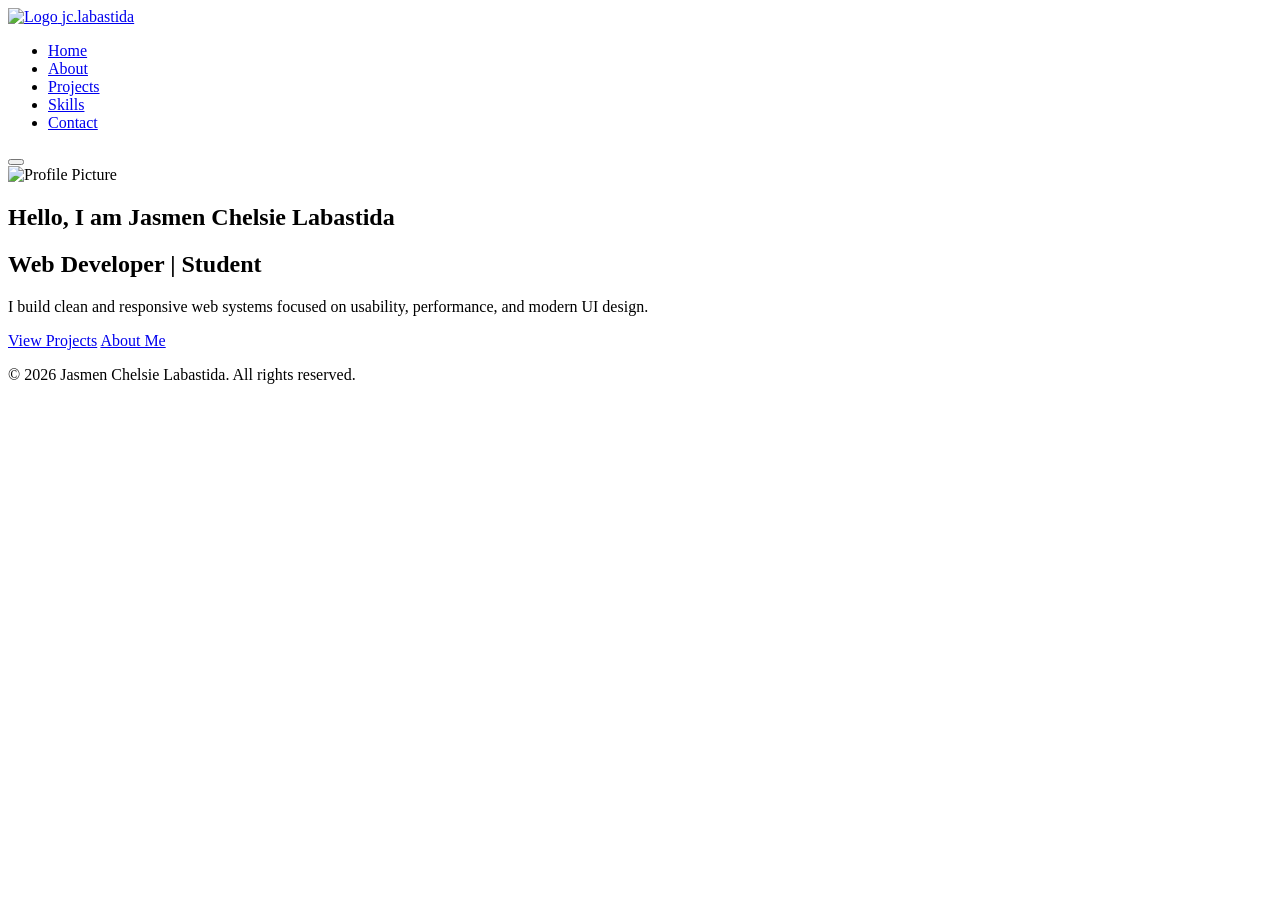
==== index.html @ df198bfc "Add files via upload This is the completed version of my personal portfolio website. All core featu" ====
<!DOCTYPE html>
<html lang="en">
<head>
  <meta charset="UTF-8">
  <meta name="viewport" content="width=device-width, initial-scale=1.0">
  <title>Home | Portfolio</title>

  <link rel="stylesheet" href="css/main.css">
  <link rel="stylesheet" href="css/index.css">
</head>

<body>

<!-- NAVBAR -->
<header>
  <nav class="navbar">

    <!-- LOGO BUTTON -->
    <a href="index.html" class="logo">
      <img src="images/logo.png" alt="Logo">

      <span class="animate-shine">
        jc.labastida
      </span>
    </a>

    <!-- NAV LINKS -->
    <ul class="nav-links">
      <li><a href="index.html" class="active">Home</a></li>
      <li><a href="about.html">About</a></li>
      <li><a href="projects.html">Projects</a></li>
      <li><a href="skills.html">Skills</a></li>
      <li><a href="contact.html">Contact</a></li>
    </ul>

    <!-- THEME TOGGLE -->
    <div class="nav-controls">
      <button id="themeToggle" class="theme-toggle">
        <span class="icon"></span>
      </button>
    </div>

  </nav>
</header>

<!-- HERO -->
<section class="hero">

  <div class="hero-image">
    <img src="images/profile.jpg" alt="Profile Picture">
  </div>

  <h1 class="hero-title">
    Hello, I am
    <span class="hero-name animate-shine">
      Jasmen Chelsie Labastida
    </span>
  </h1>

  <h2 class="hero-role">
    Web Developer | Student
  </h2>

  <p class="hero-description">
    I build clean and responsive web systems focused on usability, performance, and modern UI design.
  </p>

  <div class="hero-buttons">
    <a href="projects.html" class="btn">View Projects</a>
    <a href="about.html" class="btn">About Me</a>
  </div>

</section>

<!-- FOOTER -->
<footer class="footer">
  <p>© 2026 Jasmen Chelsie Labastida. All rights reserved.</p>
</footer>

<script src="js/main.js"></script>
</body>
</html>
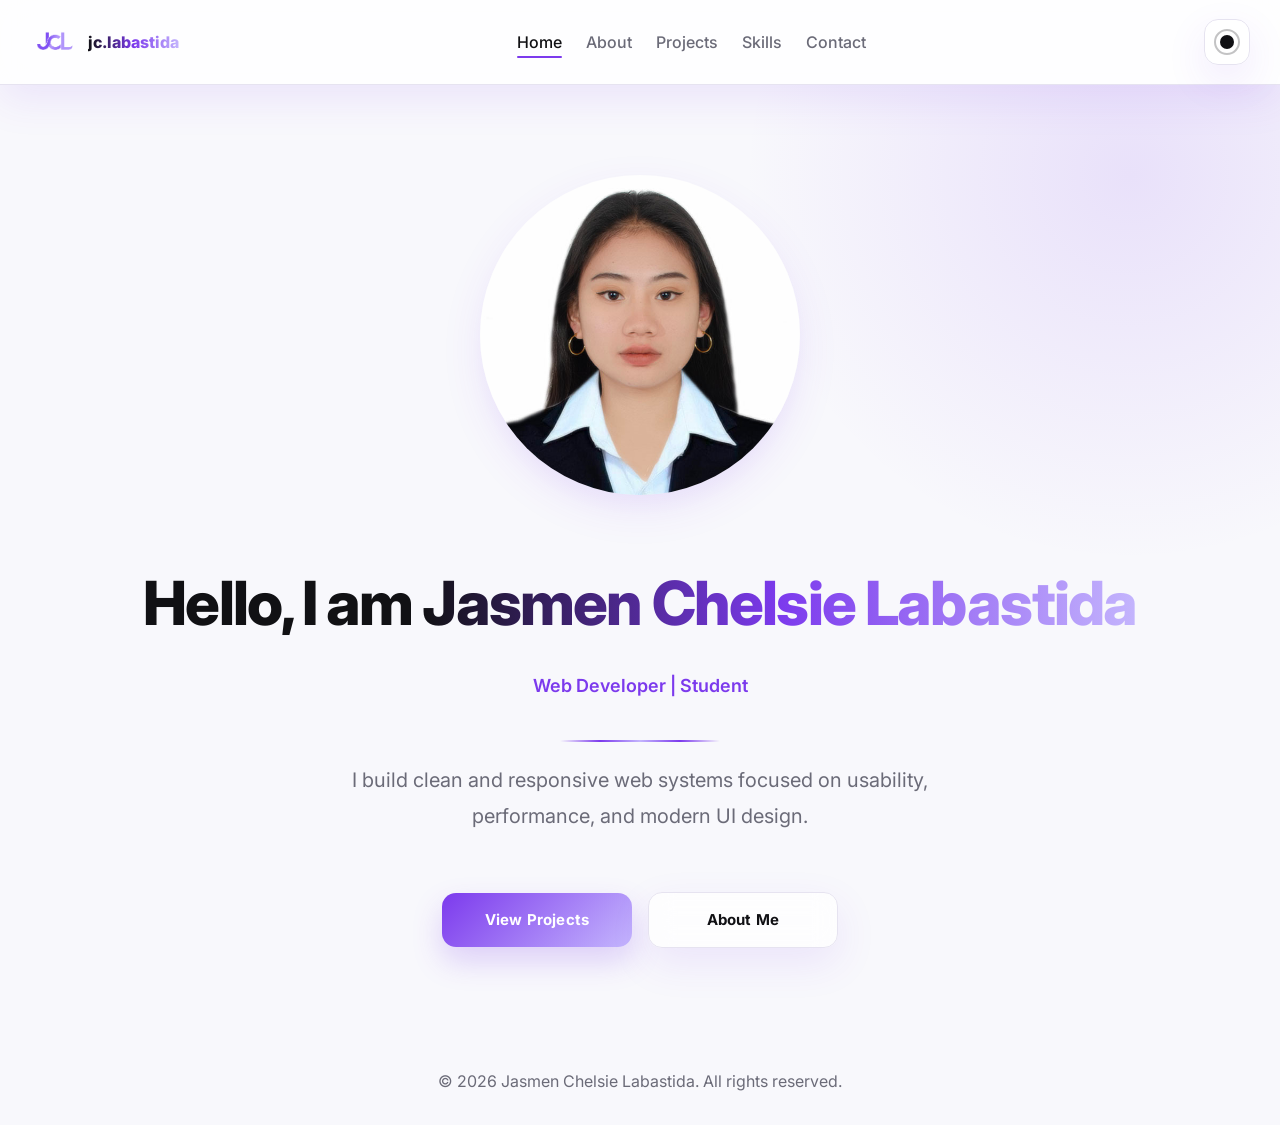
==== commit f63ee7f1: "Add files via upload" ====
--- a/index.html
+++ b/index.html
@@ -1,82 +1,84 @@
-<!DOCTYPE html>
-<html lang="en">
-<head>
-  <meta charset="UTF-8">
-  <meta name="viewport" content="width=device-width, initial-scale=1.0">
-  <title>Home | Portfolio</title>
+  <!DOCTYPE html>
+  <html lang="en">
+  <head>
+    <meta charset="UTF-8">
+    <meta name="viewport" content="width=device-width, initial-scale=1.0">
 
-  <link rel="stylesheet" href="css/main.css">
-  <link rel="stylesheet" href="css/index.css">
-</head>
+    <title>jc.labastida</title>
+    <link rel="icon" href="images/icon.png" type="image/png">
 
-<body>
+    <link rel="stylesheet" href="css/main.css">
+    <link rel="stylesheet" href="css/index.css">
+  </head>
 
-<!-- NAVBAR -->
-<header>
-  <nav class="navbar">
+  <body>
 
-    <!-- LOGO BUTTON -->
-    <a href="index.html" class="logo">
-      <img src="images/logo.png" alt="Logo">
+  <!-- NAVBAR -->
+  <header>
+    <nav class="navbar">
 
-      <span class="animate-shine">
-        jc.labastida
-      </span>
-    </a>
+      <!-- LOGO BUTTON -->
+      <a href="index.html" class="logo">
+        <img src="images/logo.png" alt="Logo">
 
-    <!-- NAV LINKS -->
-    <ul class="nav-links">
-      <li><a href="index.html" class="active">Home</a></li>
-      <li><a href="about.html">About</a></li>
-      <li><a href="projects.html">Projects</a></li>
-      <li><a href="skills.html">Skills</a></li>
-      <li><a href="contact.html">Contact</a></li>
-    </ul>
+        <span class="animate-shine">
+          jc.labastida
+        </span>
+      </a>
 
-    <!-- THEME TOGGLE -->
-    <div class="nav-controls">
-      <button id="themeToggle" class="theme-toggle">
-        <span class="icon"></span>
-      </button>
+      <!-- NAV LINKS -->
+      <ul class="nav-links">
+        <li><a href="index.html" class="active">Home</a></li>
+        <li><a href="about.html">About</a></li>
+        <li><a href="projects.html">Projects</a></li>
+        <li><a href="skills.html">Skills</a></li>
+        <li><a href="contact.html">Contact</a></li>
+      </ul>
+
+      <!-- THEME TOGGLE -->
+      <div class="nav-controls">
+        <button id="themeToggle" class="theme-toggle">
+          <span class="icon"></span>
+        </button>
+      </div>
+
+    </nav>
+  </header>
+
+  <!-- HERO -->
+  <section class="hero">
+
+    <div class="hero-image">
+      <img src="images/profile.jpg" alt="Profile Picture">
     </div>
 
-  </nav>
-</header>
+    <h1 class="hero-title">
+      Hello, I am
+      <span class="hero-name animate-shine">
+        Jasmen Chelsie Labastida
+      </span>
+    </h1>
 
-<!-- HERO -->
-<section class="hero">
+    <h2 class="hero-role">
+      Web Developer | Student
+    </h2>
 
-  <div class="hero-image">
-    <img src="images/profile.jpg" alt="Profile Picture">
-  </div>
+    <p class="hero-description">
+      I build clean and responsive web systems focused on usability, performance, and modern UI design.
+    </p>
 
-  <h1 class="hero-title">
-    Hello, I am
-    <span class="hero-name animate-shine">
-      Jasmen Chelsie Labastida
-    </span>
-  </h1>
+    <div class="hero-buttons">
+      <a href="projects.html" class="btn">View Projects</a>
+      <a href="about.html" class="btn">About Me</a>
+    </div>
 
-  <h2 class="hero-role">
-    Web Developer | Student
-  </h2>
+  </section>
 
-  <p class="hero-description">
-    I build clean and responsive web systems focused on usability, performance, and modern UI design.
-  </p>
+  <!-- FOOTER -->
+  <footer class="footer">
+    <p>© 2026 Jasmen Chelsie Labastida. All rights reserved.</p>
+  </footer>
 
-  <div class="hero-buttons">
-    <a href="projects.html" class="btn">View Projects</a>
-    <a href="about.html" class="btn">About Me</a>
-  </div>
-
-</section>
-
-<!-- FOOTER -->
-<footer class="footer">
-  <p>© 2026 Jasmen Chelsie Labastida. All rights reserved.</p>
-</footer>
-
-<script src="js/main.js"></script>
-</body>
-</html>+  <script src="js/main.js"></script>
+  </body>
+  </html>
--- a/css/main.css
+++ b/css/main.css
@@ -0,0 +1,427 @@
+/* =========================
+   MAIN GLOBAL CSS (ELITE VIOLET SYSTEM - FIXED)
+========================= */
+
+@import url('https://fonts.googleapis.com/css2?family=Inter:wght@400;500;600;700;800&display=swap');
+
+/* =========================
+   ROOT VARIABLES
+========================= */
+
+:root{
+
+  /* BASE */
+  --bg:#f8f8fc;
+  --text:#111114;
+  --muted:#6b6b78;
+
+  /* SURFACES */
+  --surface:rgba(255,255,255,0.80);
+  --surface-2:#ffffff;
+
+  /* BRAND */
+  --primary:#7C3AED;
+  --primary-hover:#6D28D9;
+
+  /* ACCENT */
+  --accent:#C4B5FD;
+
+  /* UI */
+  --border:#e6e3f0;
+
+  /* EFFECTS */
+  --shadow:0 15px 40px rgba(124,58,237,.10);
+  --shadow-hover:0 22px 55px rgba(124,58,237,.18);
+
+  --radius:16px;
+  --transition:all .3s ease;
+}
+
+/* =========================
+   DARK MODE
+========================= */
+
+body.dark-mode{
+
+  --bg:#0a0a10;
+  --text:#f8f8ff;
+  --muted:#9ca3af;
+
+  --surface:rgba(18,18,26,.85);
+  --surface-2:#12121a;
+
+  --primary:#8B5CF6;
+  --primary-hover:#A78BFA;
+
+  --accent:#D6CCFF;
+
+  --border:#2a2a3a;
+
+  --shadow:0 18px 50px rgba(139,92,246,.18);
+  --shadow-hover:0 26px 70px rgba(139,92,246,.28);
+}
+
+/* =========================
+   RESET
+========================= */
+
+*{
+  margin:0;
+  padding:0;
+  box-sizing:border-box;
+}
+
+html{
+  scroll-behavior:smooth;
+}
+
+body{
+  font-family:'Inter',sans-serif;
+  background:var(--bg);
+  color:var(--text);
+  line-height:1.65;
+
+  transition:var(--transition);
+}
+
+a{
+  text-decoration:none;
+  color:inherit;
+}
+
+ul{
+  list-style:none;
+}
+
+img{
+  display:block;
+  max-width:100%;
+}
+
+/* =========================
+   NAVBAR (STABLE GLASS)
+========================= */
+
+.navbar{
+  display:flex;
+  justify-content:space-between;
+  align-items:center;
+
+  padding:18px 30px;
+
+  position:sticky;
+  top:0;
+  z-index:1000;
+
+  background:var(--surface);
+  border-bottom:1px solid var(--border);
+
+  backdrop-filter:blur(20px);
+  -webkit-backdrop-filter:blur(20px);
+
+  box-shadow:var(--shadow);
+
+  transition:var(--transition);
+}
+
+/* =========================
+   LOGO
+========================= */
+
+.logo{
+  display:flex;
+  align-items:center;
+  gap:10px;
+
+  font-weight:800;
+}
+
+/* FIXED IMAGE */
+.logo img{
+  width:48px;
+  height:48px;
+
+  object-fit:cover;
+  border-radius:8px;
+}
+
+/* =========================
+   NAV LINKS
+========================= */
+
+.nav-links{
+  display:flex;
+  gap:24px;
+  align-items:center;
+}
+
+.nav-links a{
+  position:relative;
+
+  font-weight:500;
+  color:var(--muted);
+
+  transition:var(--transition);
+}
+
+.nav-links a::after{
+  content:"";
+  position:absolute;
+
+  left:0;
+  bottom:-6px;
+
+  width:0;
+  height:2px;
+
+  background:var(--primary);
+  border-radius:10px;
+
+  transition:var(--transition);
+}
+
+.nav-links a:hover,
+.nav-links a.active{
+  color:var(--text);
+}
+
+.nav-links a:hover::after,
+.nav-links a.active::after{
+  width:100%;
+}
+
+/* =========================
+   NAV CONTROLS
+========================= */
+
+.nav-controls{
+  display:flex;
+  align-items:center;
+  gap:12px;
+}
+
+/* =========================
+   THEME TOGGLE (FIXED STABILITY)
+========================= */
+
+.theme-toggle{
+  width:46px;
+  height:46px;
+
+  display:flex;
+  align-items:center;
+  justify-content:center;
+
+  border-radius:14px;
+
+  border:1px solid var(--border);
+  background:var(--surface);
+
+  cursor:pointer;
+
+  backdrop-filter:blur(12px);
+
+  box-shadow:var(--shadow);
+
+  transition:var(--transition);
+}
+
+.theme-toggle:hover{
+  transform:translateY(-2px) scale(1.03);
+  border-color:var(--primary);
+  box-shadow:var(--shadow-hover);
+}
+
+/* ICON */
+.theme-toggle .icon{
+  width:14px;
+  height:14px;
+
+  border-radius:50%;
+  background:var(--text);
+
+  position:relative;
+}
+
+.theme-toggle .icon::before{
+  content:"";
+  position:absolute;
+  inset:-6px;
+
+  border-radius:50%;
+  border:2px solid var(--text);
+  opacity:.25;
+}
+
+.theme-toggle .icon::after{
+  content:"";
+  position:absolute;
+
+  width:10px;
+  height:10px;
+
+  top:-2px;
+  right:-2px;
+
+  border-radius:50%;
+  background:var(--surface);
+
+  transform:scale(0);
+  transition:var(--transition);
+}
+
+body.dark-mode .theme-toggle .icon{
+  background:#fff;
+}
+
+body.dark-mode .theme-toggle .icon::after{
+  transform:scale(1);
+  background:var(--bg);
+}
+
+/* =========================
+   HERO (CLEAN LAYOUT FIX)
+========================= */
+
+.hero{
+  display:flex;
+  flex-direction:column;
+  align-items:center;
+  justify-content:center;
+
+  text-align:center;
+
+  min-height:90vh;
+  padding:80px 20px;
+
+  transition:var(--transition);
+}
+
+.hero-image img{
+  width:240px;
+  height:240px;
+
+  border-radius:50%;
+  object-fit:cover;
+
+  margin-bottom:25px;
+
+  transition:var(--transition);
+}
+
+/* =========================
+   TEXT
+========================= */
+
+.hero-title{
+  font-size:2.5rem;
+  font-weight:800;
+}
+
+.hero-role{
+  color:var(--primary);
+  margin-top:10px;
+}
+
+.hero-description{
+  max-width:600px;
+  color:var(--muted);
+  margin-top:15px;
+}
+
+/* =========================
+   BUTTONS (FIXED CONSISTENCY)
+========================= */
+
+.hero-buttons{
+  display:flex;
+  gap:12px;
+  margin-top:25px;
+}
+
+.hero-buttons{
+  display:flex;
+  gap:14px;
+  margin-top:25px;
+}
+
+/* SAME DESIGN FOR BOTH */
+.hero-buttons{
+  display:flex;
+  gap:14px;
+  margin-top:25px;
+}
+
+/* SAME DESIGN FOR BOTH */
+.btn{
+  display:inline-flex;
+  align-items:center;
+  justify-content:center;
+
+  padding:12px 22px;
+
+  border-radius:14px;
+
+  background:linear-gradient(135deg,var(--primary),var(--accent));
+ 
+
+  font-weight:600;
+  font-size:14px;
+
+  box-shadow:var(--shadow);
+
+  transition:var(--transition);
+}
+
+/* SAME HOVER FOR BOTH */
+.btn:hover{
+  transform:translateY(-3px);
+  box-shadow:var(--shadow-hover);
+}
+
+/* SAME HOVER FOR BOTH */
+.btn:hover{
+  transform:translateY(-3px);
+  box-shadow:var(--shadow-hover);
+}
+
+.btn:hover{
+  transform:translateY(-3px);
+  opacity:.9;
+}
+
+/* =========================
+   FOOTER
+========================= */
+
+.footer{
+  text-align:center;
+  padding:30px;
+  color:var(--muted);
+}
+
+@keyframes shine{
+  0%{ background-position:0% center; }
+  100%{ background-position:200% center; }
+}
+
+.animate-shine{
+  display:inline-block;
+
+  background:linear-gradient(
+    90deg,
+    #111,
+    #7C3AED,
+    #C4B5FD,
+    #7C3AED,
+    #111
+  );
+
+  background-size:200% auto;
+
+  -webkit-background-clip:text;
+  -webkit-text-fill-color:transparent;
+
+  animation:shine 3s linear infinite;
+}
+
--- a/css/index.css
+++ b/css/index.css
@@ -0,0 +1,301 @@
+/* =========================
+   HOMEPAGE (ELITE VIOLET SYSTEM)
+========================= */
+
+/* =========================
+   HERO LAYOUT
+========================= */
+
+.hero{
+  position:relative;
+
+  display:flex;
+  flex-direction:column;
+  align-items:center;
+  justify-content:center;
+
+  text-align:center;
+
+  min-height:92vh;
+  padding:90px 20px;
+
+  gap:14px;
+  overflow:hidden;
+}
+
+/* BACKGROUND GLOW */
+.hero::before{
+  content:"";
+  position:absolute;
+
+  width:780px;
+  height:780px;
+
+  top:-300px;
+  right:-240px;
+
+  background:radial-gradient(
+    circle,
+    rgba(124,58,237,.12),
+    transparent 70%
+  );
+
+  z-index:-1;
+  pointer-events:none;
+}
+
+/* =========================
+   PROFILE IMAGE
+========================= */
+
+.hero-image{
+  position:relative;
+  margin-bottom:36px;
+}
+
+/* GLOW RING */
+.hero-image::before{
+  content:"";
+  position:absolute;
+
+  width:340px;
+  height:340px;
+
+  top:50%;
+  left:50%;
+  transform:translate(-50%,-50%);
+
+  border-radius:50%;
+
+  background:radial-gradient(
+    circle,
+    rgba(124,58,237,.22),
+    transparent 70%
+  );
+
+  z-index:-1;
+  pointer-events:none;
+}
+
+/* IMAGE */
+.hero-image img{
+  width:320px;
+  height:320px;
+
+  border-radius:50%;
+  object-fit:cover;
+
+  box-shadow:var(--shadow);
+  transition:var(--transition);
+}
+
+.hero-image img:hover{
+  transform:translateY(-10px) scale(1.04);
+  box-shadow:0 65px 160px rgba(124,58,237,.32);
+}
+
+/* =========================
+   SHINE ANIMATION
+========================= */
+
+@keyframes shine{
+  0%{
+    background-position:0% center;
+  }
+  100%{
+    background-position:200% center;
+  }
+}
+
+.animate-shine{
+  display:inline-block;
+
+  background:linear-gradient(
+    90deg,
+    var(--text),
+    var(--primary),
+    var(--accent),
+    var(--primary),
+    var(--text)
+  );
+
+  background-size:200% 100%;
+  background-position:0% center;
+
+  -webkit-background-clip:text;
+  -webkit-text-fill-color:transparent;
+
+  animation:shine 3.5s linear infinite;
+}
+
+/* =========================
+   TYPOGRAPHY
+========================= */
+
+.hero-title{
+  font-size:clamp(2.6rem,5.5vw,3.8rem);
+  font-weight:800;
+  line-height:1.1;
+
+  margin-bottom:10px;
+  letter-spacing:-0.03em;
+}
+
+.hero-role{
+  font-size:18px;
+  font-weight:600;
+
+  color:var(--primary);
+  margin-bottom:10px;
+}
+
+.hero-description{
+  position:relative;
+
+  max-width:650px;
+
+  color:var(--muted);
+
+  font-size:20px;
+  line-height:1.8;
+
+  margin-bottom:34px;
+  padding-top:22px;
+}
+
+/* DIVIDER */
+.hero-description::before{
+  content:"";
+  position:absolute;
+
+  top:0;
+  left:50%;
+  transform:translateX(-50%);
+
+  width:160px;
+  height:2px;
+
+  background:linear-gradient(
+    90deg,
+    transparent,
+    var(--primary),
+    var(--accent),
+    var(--primary),
+    transparent
+  );
+
+  border-radius:10px;
+}
+
+/* =========================
+   HERO BUTTONS PREMIUM
+========================= */
+
+.hero-buttons{
+  display:flex;
+  gap:16px;
+  flex-wrap:wrap;
+  justify-content:center;
+  align-items:center;
+
+  margin-top:10px;
+  background:transparent;
+  padding:0;
+}
+
+/* BASE BUTTON */
+.hero-buttons .btn{
+  min-width:190px;
+  padding:15px 28px;
+
+  display:inline-flex;
+  justify-content:center;
+  align-items:center;
+
+  border-radius:14px;
+  font-weight:700;
+  font-size:15px;
+  letter-spacing:.2px;
+  text-decoration:none;
+
+  transition:all .28s ease;
+}
+
+/* PRIMARY */
+.hero-buttons .btn:first-child{
+  background:linear-gradient(
+    135deg,
+    var(--primary),
+    var(--accent)
+  );
+
+  color:#fff;
+  border:none;
+
+  box-shadow:0 14px 30px rgba(124,58,237,.22);
+}
+
+/* SECONDARY */
+.hero-buttons .btn:last-child{
+  background:rgba(255,255,255,.75);
+  color:var(--text);
+
+  border:1px solid var(--border);
+  backdrop-filter:blur(12px);
+}
+
+/* HOVER */
+.hero-buttons .btn:hover{
+  transform:translateY(-4px);
+}
+
+.hero-buttons .btn:first-child:hover{
+  box-shadow:0 18px 38px rgba(124,58,237,.32);
+}
+
+.hero-buttons .btn:last-child:hover{
+  border-color:var(--primary);
+  color:var(--primary);
+  box-shadow:0 12px 24px rgba(124,58,237,.10);
+}
+
+/* =========================
+   RESPONSIVE
+========================= */
+
+@media (max-width:768px){
+
+  .hero{
+    padding:70px 18px;
+  }
+
+  .hero-image img{
+    width:220px;
+    height:220px;
+  }
+
+  .hero-image::before{
+    width:270px;
+    height:270px;
+  }
+
+  .hero-title{
+    font-size:2.2rem;
+  }
+
+  .hero-description{
+    font-size:17px;
+    line-height:1.7;
+  }
+
+  .hero-buttons{
+    flex-direction:column;
+    width:100%;
+    max-width:320px;
+  }
+
+  .hero-buttons .btn{
+    width:100%;
+    min-width:unset;
+  }
+}
